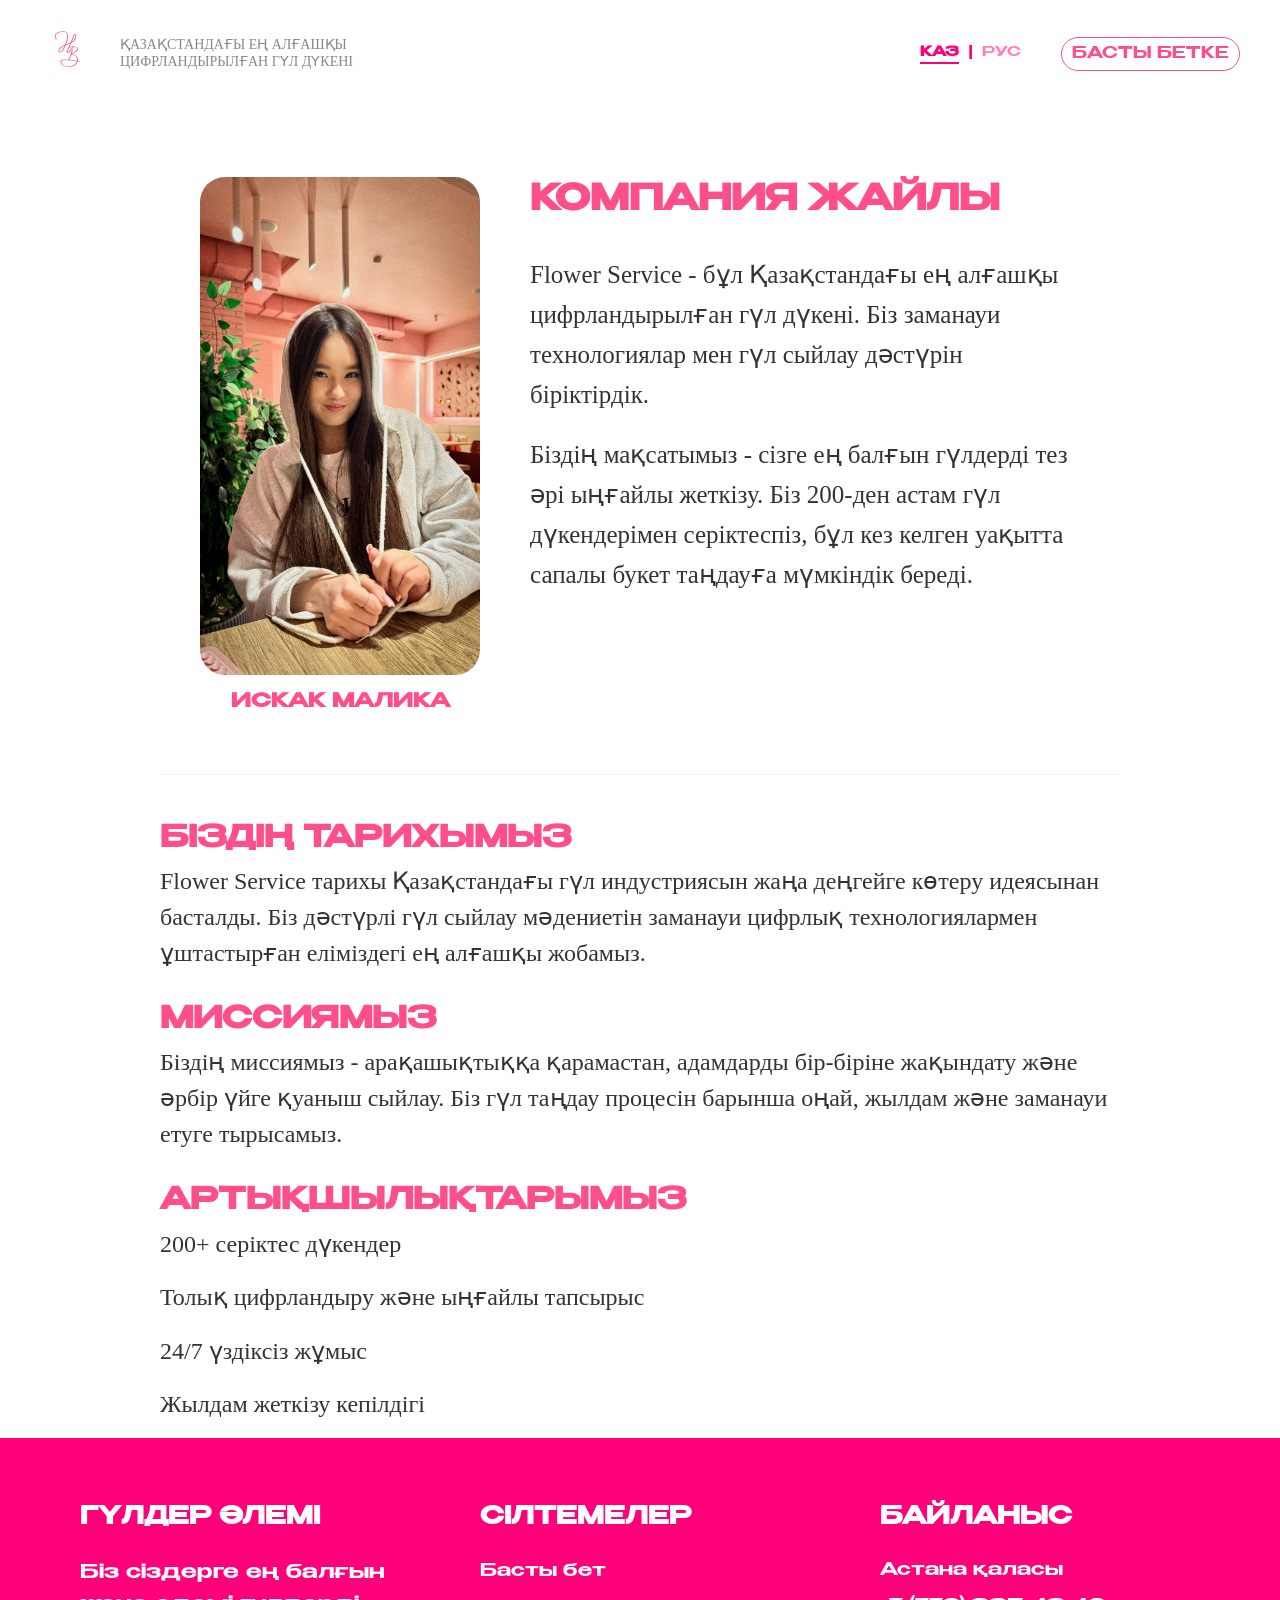
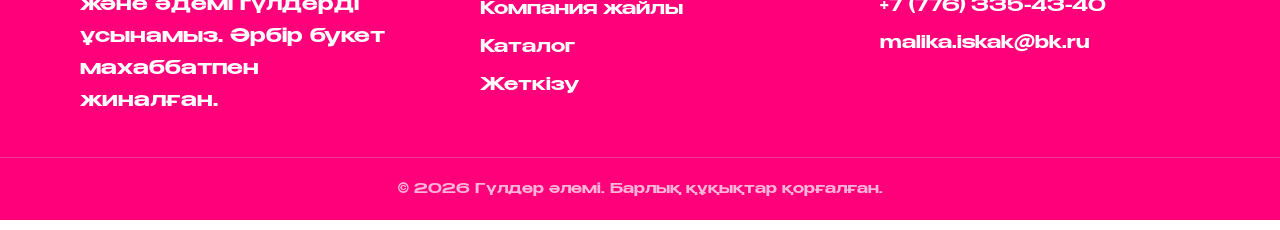
==== about.html @ bf3012ef "Add files via upload" ====
<!DOCTYPE html>
<html lang="kk">
<head>
    <meta charset="UTF-8">
    <meta name="viewport" content="width=device-width, initial-scale=1.0">
    <title>Компания жайлы - Flower Service</title>
    <link rel="stylesheet" href="style.css"> </head>
<body>
<header class="header">
  <div class="header-left">
    <a href="index.html"><img src="images/logo.png" class="logo"></a>
    <div class="slogan">ҚАЗАҚСТАНДАҒЫ ЕҢ АЛҒАШҚЫ ЦИФРЛАНДЫРЫЛҒАН ГҮЛ ДҮКЕНІ</div>
  </div>

  <div class="header-right">
    <div class="lang-switch">
        <a href="about.html" class="lang active" style="text-decoration: none; color: inherit;">КАЗ</a>
        <span>|</span>
        <a href="about_ru.html" class="lang" style="text-decoration: none; color: inherit;">РУС</a>
    </div>
    <a href="index.html" class="nav-btn">БАСТЫ БЕТКЕ</a>
  </div>
</header>
</header>

<section class="about-content" style="padding: 10px 20px; max-width: 1000px; margin: 0 auto; font-family">


   <main class="page-container">
    <div class="about-intro-wrapper">

        <div class="about-image-side">
            <img src="images/WhatsApp Image 2026-02-24 at 19.19.05.jpeg" alt="Flower Service">
            <p class="photo-caption">ИСКАК МАЛИКА</p>
        </div>

        <div class="about-text-side">
            <h1 class="about-main-title">КОМПАНИЯ ЖАЙЛЫ</h1>

            <div class="about-description">
                <p><strong>Flower Service</strong> - бұл Қазақстандағы ең алғашқы цифрландырылған гүл дүкені. Біз заманауи технологиялар мен гүл сыйлау дәстүрін біріктірдік.</p>
                <p>Біздің мақсатымыз - сізге ең балғын гүлдерді тез әрі ыңғайлы жеткізу. Біз 200-ден астам гүл дүкендерімен серіктеспіз, бұл кез келген уақытта сапалы букет таңдауға мүмкіндік береді.</p>
            </div>
        </div>

    </div>

    <div class="about-bottom-content">
        </div>
</main>
    <div style="line-height: 1.6; font-size: 20px; color: #333;">

        <hr style="border: 0; height: 1px; background: #eee; margin: 40px 0;">

        <div class="about-text">
    <h2 class="pink">БІЗДІҢ ТАРИХЫМЫЗ</h2>
    <p>
        Flower Service тарихы Қазақстандағы гүл индустриясын жаңа деңгейге көтеру идеясынан басталды.
        Біз дәстүрлі гүл сыйлау мәдениетін заманауи цифрлық технологиялармен ұштастырған еліміздегі ең алғашқы жобамыз.
    </p>

    <h2 class="pink">МИССИЯМЫЗ</h2>
    <p>
        Біздің миссиямыз - арақашықтыққа қарамастан, адамдарды бір-біріне жақындату және әрбір үйге қуаныш сыйлау.
        Біз гүл таңдау процесін барынша оңай, жылдам және заманауи етуге тырысамыз.
    </p>

    <h2 class="pink">АРТЫҚШЫЛЫҚТАРЫМЫЗ</h2>
    <ul style="list-style: none; padding-left: 0;">
        <li> 200+ серіктес дүкендер</li>
        <li> Толық цифрландыру және ыңғайлы тапсырыс</li>
        <li> 24/7 үздіксіз жұмыс</li>
        <li> Жылдам жеткізу кепілдігі</li>
    </ul>
</div>
<footer class="main-footer">
    <div class="footer-container">
        <div class="footer-section">
            <h3 class="footer-title">ГҮЛДЕР ӘЛЕМІ</h3>
            <p>Біз сіздерге ең балғын және әдемі гүлдерді ұсынамыз. Әрбір букет махаббатпен жиналған.</p>
        </div>

        <div class="footer-section">
            <h3 class="footer-title">Сілтемелер</h3>
            <ul class="footer-links">
                <li><a href="index.html">Басты бет</a></li>
                <li><a href="about.html">Компания жайлы</a></li>
                <li><a href="catalog.html">Каталог</a></li>
                <li><a href="#">Жеткізу</a></li>
            </ul>
        </div>

        <div class="footer-section">
            <h3 class="footer-title">Байланыс</h3>
            <ul class="footer-contact">
                <li>Астана қаласы</li>
                <li>+7 (776) 335-43-40</li>
                <li>malika.iskak@bk.ru</li>
            </ul>
        </div>
    </div>
    <div class="footer-bottom">
        <p>&copy; 2026 Гүлдер әлемі. Барлық құқықтар қорғалған.</p>
    </div>
</footer>
</section>
<script>
document.addEventListener('DOMContentLoaded', function() {
    const btn = document.getElementById('cityBtn');
    const menu = document.getElementById('cityMenu');
    const links = document.querySelectorAll('.city-link');

    if (btn && menu) {
        // Открытие/закрытие
        btn.onclick = function(e) {
            e.stopPropagation(); // Останавливаем всплытие
            menu.classList.toggle('show-cities');
            console.log("Меню переключено");
        };

        // Выбор города
        links.forEach(link => {
            link.onclick = function(e) {
                e.preventDefault();
                btn.textContent = this.textContent;
                menu.classList.remove('show-cities');
                console.log("Город выбран: " + this.textContent);
            };
        });

        // Клик мимо — закрыть
        document.onclick = function(e) {
            if (!btn.contains(e.target) && !menu.contains(e.target)) {
                menu.classList.remove('show-cities');
            }
        };
    } else {
        console.error("Кнопка или меню не найдены в HTML! Проверь ID.");
    }
});
</script>
</body>
</html>
---- style.css ----
@font-face {
    font-family: 'Benzin';
    src: url('fonts/benzin-semibold.otf') format('opentype');
}

* {
    margin: 0;
    padding: 0;
    box-sizing: border-box;
}

body {
    background: white;
    font-family: 'Times New Roman', Times, serif;
    font-weight: normal;
}

.slogan {
    font-size: 15px;
    color: #888;
    max-width: 300px;
    font-weight: normal;
    font-family: 'Times New Roman', Times, serif;
}

.nav-btn,
.main-btn,
.city-btn,
.hero-text h1,
.count,
.pink,
.info-box,
.lang-switch,
.header a,
.about-header h1,
.subtitle-text,
header a button,
h1 {
    font-family: 'Benzin', sans-serif !important;
}

strong,
b,
li,
.about-text strong,
.about-text b {
    font-weight: normal !important;
}

.header {
    display: flex;
    justify-content: space-between;
    align-items: center;
    padding: 20px 40px;
}

.header-left {
    display: flex;
    align-items: center;
    gap: 15px;
}

.logo { height: 120px; }

.header-right {
    display: flex;
    align-items: center;
    gap: 30px;
}

.nav-btn,
.city-btn {
    background: #ffffff;
    border: 1px solid #ff4f8b;
    color: #ff4f8b;
    padding: 5px 10px;
    border-radius: 1000px;
    cursor: pointer;
    transition: 1.0s ease;
    white-space: nowrap;
    text-decoration: none;
    display: inline-block;
}

.nav-btn:hover,
.city-btn:hover { background: #e6e6e6; }


.whatsapp-btn { display: inline-block; }
.whatsapp {
    width: 40px;
    height: 40px;
    object-fit: contain;
    display: block;
}

.hero-wrapper { padding: 0 20px; }
.hero {
    max-width: 1600px;
    min-height: 650px;
    margin: auto;
    background: #ffd6e4;
    border-radius: 60px;
    padding: 60px 80px;
    display: flex;
    align-items: center;
    position: relative;
    overflow: hidden;
    box-shadow: 0 40px 80px rgba(255,79,139,.15);
}

.hero-text h1 {
    font-size: 72px;
    line-height: .95;
    letter-spacing: -1px;
}

.subtitle-text {
    font-size: 16px;
    color: #ff4f8b;
    display: block;
    margin-bottom: 20px;
}

.count, .pink { color: #ff4f8b; }
.black { color: black; }

.hero-text p {
    margin: 25px 0 35px;
    color: #ff4f8b;
    font-weight: 600;
    letter-spacing: 1px;
}

.main-btn {
    background: #ff4f8b;
    color: white;
    border: none;
    padding: 18px 50px;
    border-radius: 40px;
    font-size: 18px;
    cursor: pointer;
}

.hero-image {
    width: 850px;
    position: absolute;
    right: -130px;
    bottom: -130px;
}

.info { display: flex; justify-content: center; margin-top: 25px; }
.info-box {
    display: flex;
    gap: 15px;
    align-items: center;
    color: #ff4f8b;
    background: white;
    border-radius: 20px;
    padding: 20px 35px;
    box-shadow: 0 10px 30px rgba(0,0,0,.08);
}

.city-menu {
    position: absolute;
    top: 40px;
    right: 0;
    background: white;
    border-radius: 15px;
    box-shadow: 0 10px 25px rgba(0,0,0,.1);
    padding: 10px;
    display: none;
    flex-direction: column;
    gap: 10px;
    min-width: 150px;
    z-index: 10;
}
.city-menu.active { display: flex; }

.lang-switch {
    color: #ff4f8b;
    font-size: 14px;
    display: flex;
    gap: 10px;
}
.lang { cursor: pointer; transition: all 0.3s ease; }
.lang.active { font-weight: bold; text-decoration: underline; }

.page-container {
    max-width: 1200px;
    margin: 60px auto;
    padding: 0 40px;
}

.about-text ul li {
    font-weight: normal !important;
}
.about-image-side img {
    width: 100%;
    max-width: 300px;
    border-radius: 20px;
}

.about-intro-wrapper {
    display: flex;
    align-items: flex-start;
    gap: 50px;
    margin-bottom: 50px;
}

.about-image-side {
    flex: 0 0 280px;
}

.about-image-side img {
    width: 100%;
    height: auto;
    border-radius: 25px;
    display: block;
    object-fit: cover;
}

.about-text-side {
    flex: 1;
    display: flex;
    flex-direction: column;
}


.about-main-title {
    font-family: 'Benzin', sans-serif !important;
    color: #ff4f8b;
    font-size: 35px;
    margin-bottom: 30px;
    text-align: left !important;
}


.about-description p {
    font-family: 'Times New Roman', Times, serif !important;
    font-weight: normal !important;
    font-size: 25px;
    line-height: 1.6;
    color: #333;
    margin-bottom: 20px;
    text-align: left;
}

.photo-caption {
    font-family: 'Benzin', sans-serif !important;
    font-weight: bold !important;
    color: #ff4f8b;
    font-size: 20px;
    margin-top: 15px;
    text-align: center;
    line-height: 1.2;
}


.about-image-side {
    display: flex;
    flex-direction: column;
    align-items: center;
    flex: 0 0 280px;
}
.lang-switch a {
    text-decoration: none;
    color: #ff4f8b;
    opacity: 0.5;
    transition: 0.3s;
}

.lang-switch a.active {
    opacity: 1;
    font-weight: bold;
}

.about-text p {
    font-family: 'Times New Roman', Times, serif !important;
    font-size: 24px !important;
    line-height: 1.5;
    margin-bottom: 25px;
    font-weight: normal !important;
}

.about-text ul li {
    font-family: 'Times New Roman', Times, serif !important;
    font-size: 24px !important;
    margin-bottom: 15px;
    font-weight: normal !important;
}

.about-text strong, .about-text b {
    font-size: 24px !important;
    font-weight: bold !important;
}

.about-text ul {
    list-style: none;
    padding: 0;
    margin: 0;
}

.about-text ul li {
    font-family: 'Times New Roman', Times, serif !important;
    font-size: 24px !important;
    line-height: 1.6;
    margin-bottom: 15px;
    font-weight: normal !important;
}

.header {
    display: flex;
    align-items: center;
    padding: 20px 40px;
    background: white;
}

.header-left {
    display: flex;
    align-items: center;
    gap: 20px;
}

.header-right-nav {
    margin-left: auto;
    display: flex;
    align-items: center;
    gap: 20px;
}

.city-container {
    position: relative;
}

.city-dropdown {
    display: none;
    position: absolute;
    top: 110%;
    left: 0;
    background: white;
    border: 1px solid #ff4f8b;
    border-radius: 15px;
    box-shadow: 0 5px 15px rgba(0,0,0,0.1);
    z-index: 1000;
    min-width: 120px;
}

.city-dropdown a {
    display: block;
    padding: 10px 15px;
    color: #ff4f8b;
    text-decoration: none;
    font-family: 'Benzin', sans-serif;
    font-size: 14px;
}

.city-dropdown a:hover {
    background: #fff0f5;
}

.show-cities {
    display: block !important;
}
}

.nav-btn {
    font-family: 'Benzin', sans-serif !important;
    color: #ff4f8b;
    text-decoration: none;
    border: 1px solid #ff4f8b;
    padding: 8px 20px;
    border-radius: 50px;
    font-size: 14px;
    transition: 0.3s;
}

.nav-btn:hover {
    background: #ff4f8b;
    color: white;
}

.city-container {
    position: relative;
    display: inline-block;
}

.city-dropdown {
    display: none;
    position: absolute;
    top: 100%;
    left: 0;
    background-color: white;
    box-shadow: 0px 8px 16px rgba(0,0,0,0.1);
    border-radius: 15px;
    z-index: 100;
    min-width: 120px;
    margin-top: 10px;
    overflow: hidden;
}

.city-dropdown {
    display: none;
    position: absolute;
    background: white;
    border: 1px solid #ff4f8b;
    border-radius: 15px;
    z-index: 1000;
}

.show-cities {
    display: block !important;
}

.city-dropdown a:hover {
    background-color: #f1f1f1;
}

.whatsapp-link {
    text-decoration: none !important;
    display: flex;
    align-items: center;
}

.whatsapp-icon-img {
    width: 30px;
    height: 30px;
    display: block;
    object-fit: contain;
}

.main-footer {
    background-color: #ff007f;
    padding: 80px 0 40px 0;
    font-family: 'Benzin', 'Russo One', sans-serif;
    color: #ffd1dc;
}

.footer-container {
    max-width: 1200px;
    margin: 0 auto;
    display: flex;
    justify-content: space-between;
    align-items: flex-start;
    padding: 0 40px;
}

.footer-section {
    flex: 1;
    margin: 0 20px;
}


.footer-title {
    color: #ffffff;
    font-size: 1.8rem;
    text-transform: uppercase;
    margin-bottom: 35px;
    text-shadow: none;
    font-weight: bold;
    display: block;
}


.footer-links, .footer-contact {
    list-style: none;
    padding: 0;
    margin: 0;
}

.footer-links li, .footer-contact li {
    margin-bottom: 20px;
    font-size: 1.1rem;
}


.footer-links a {
    color: #ffd1dc;
    text-decoration: none;
    transition: 0.3s ease;
}

.footer-links a:hover {
    color: #ffffff;
    text-shadow: 0 0 10px #ffffff;
}

.footer-contact li {
    line-height: 1.5;
}


.footer-bottom {
    text-align: center;
    margin-top: 80px;
    padding-top: 30px;
    border-top: 1px solid rgba(255, 255, 255, 0.2);
    font-size: 0.9rem;
    color: rgba(255, 255, 255, 0.7);
}
:root {
    --pink: #FF007A;
    --light-pink: #FFD1E8;
}

.products-grid {
    display: grid;
    grid-template-columns: repeat(3, 1fr);
    gap: 20px;
    flex-grow: 1;
    margin-right: 60px; /* место для боковой плашки */
}

/* Стили карточки-ссылки */
.product-card {
    text-decoration: none; /* Убираем подчеркивание */
    color: inherit;
    transition: transform 0.2s;
    display: block;
}

.product-card:hover {
    transform: translateY(-5px); /* Эффект при наведении */
}

.product-card img {
    width: 100%;
    border-radius: 10px;
    aspect-ratio: 1 / 1;
    object-fit: cover;
}

.product-name {
    font-weight: bold;
    margin-top: 10px;
    text-align: center;
}

.product-price {
    color: #666;
    text-align: center;
    font-size: 0.9em;
}

/* Боковая вертикальная надпись */
.side-banner {
    position: absolute;
    right: 0;
    top: 0;
    background-color: var(--pink);
    color: white;
    width: 50px;
    height: 100%;
    border-radius: 25px 0 0 25px;
    display: flex;
    align-items: center;
    justify-content: center;
}

.side-banner span {
    writing-mode: vertical-rl;
    transform: rotate(180deg);
    font-weight: bold;
    white-space: nowrap;
}

.city-badge {
    border: 1px solid var(--pink);
    padding: 5px 10px;
    border-radius: 15px;
    background: white;
    font-weight: bold;
}

/* Контейнер для правильного позиционирования боковой панели */
.content-wrapper {
    display: flex;
    position: relative;
    padding-right: 70px; /* отступ для розовой полоски */
    align-items: flex-start;
}

/* Стили заголовка как на референсе */
.catalog-header h1 {
    background-color: var(--light-pink);
    color: var(--pink);
    display: inline-block;
    padding: 10px 60px;
    border-radius: 40px;
    font-size: 24px;
    margin: 20px 0 40px 0;
    width: 100%;
    text-align: center;
}

/* Ограничение размеров изображений */
.img-wrapper img {
    width: 100%;
    height: 300px; /* фиксированная высота для ровной сетки */
    object-fit: cover;
    border-radius: 15px;
}

.sidebar {
    min-width: 200px;
    margin-right: 30px;
}

/* Стили карточки товара */
.product-card {
    text-decoration: none;
    color: inherit;
    text-align: center;
    display: block;
    /* Добавляем плавность перехода */
    transition: transform 0.3s ease, box-shadow 0.3s ease;
}

/* Эффект при наведении */
.product-card:hover {
    /* Карточка приподнимается на 10 пикселей */
    transform: translateY(-10px);
}

.product-card img {
    width: 100%;
    aspect-ratio: 1/1;
    object-fit: cover;
    border-radius: 15px;
    background: #f5f5f5;
    /* Добавляем легкую тень при наведении на само фото */
    transition: box-shadow 0.3s ease;
}

.product-card:hover img {
    box-shadow: 0 10px 20px rgba(255, 0, 122, 0.2); /* Розоватая тень */
}

/* Выравнивание левой части (Лого + Слоган) */
.header-left {
    display: flex;
    align-items: center;
    gap: 20px; /* Расстояние между лого и текстом */
}

.logo {
    height: 60px; /* Настройте под ваш размер */
    width: auto;
}

.slogan {
    font-size: 14px;
    color: #888;
    max-width: 280px;
    line-height: 1.2;
    font-family: 'Times New Roman', Times, serif;
    text-transform: uppercase;
}

/* Выравнивание правой части (Навигация) */
.header-right-nav {
    display: flex;
    align-items: center;
    gap: 15px;
}

/* Стили для переключателя КАЗ / РУС */
.lang-switch {
    font-family: 'Benzin', sans-serif;
    font-size: 14px;
    color: var(--pink);
    margin-right: 10px;
}

.lang {
    text-decoration: none;
    color: var(--pink);
    opacity: 0.5;
    transition: 0.3s;
}

.lang.active {
    opacity: 1;
    font-weight: bold;
    border-bottom: 2px solid var(--pink);
}

.whatsapp-icon-img {
    width: 30px;
    height: 30px;
    display: block;
}

/* Растягиваем футер на всю ширину */
.main-footer {
    background-color: #ff007a; /* Ваш ярко-розовый цвет */
    width: 100vw;
    position: relative;
    left: 50%;
    right: 50%;
    margin-left: -50vw;
    margin-right: -50vw;
    padding: 60px 0 20px 0;
    color: white;
}

/* Контент внутри футера центрируем */
.footer-container {
    max-width: 1200px;
    margin: 0 auto;
    display: flex;
    justify-content: space-around;
    padding: 0 20px;
    gap: 40px;
}

.footer-section {
    flex: 1;
}

.footer-title {
    font-size: 24px;
    font-weight: bold;
    margin-bottom: 20px;
    text-transform: uppercase;
}

.footer-links, .footer-contact {
    list-style: none;
    padding: 0;
}

.footer-links li, .footer-contact li {
    margin-bottom: 10px;
}

.footer-links a {
    color: white;
    text-decoration: none;
    transition: opacity 0.3s;
}

.footer-links a:hover {
    opacity: 0.8;
}

.footer-bottom {
    text-align: center;
    margin-top: 40px;
    padding-top: 20px;
    border-top: 1px solid rgba(255, 255, 255, 0.2);
    font-size: 14px;
}

/* Стили для раздела отзывов */
.reviews-section {
    padding: 60px 40px;
    background-color: #fff;
    text-align: center;
}

.reviews-title {
    font-family: 'Benzin', sans-serif;
    color: #FF007A;
    font-size: 32px;
    margin-bottom: 40px;
    text-transform: uppercase;
}

.reviews-container {
    display: flex;
    justify-content: center;
    gap: 25px;
    flex-wrap: wrap; /* Чтобы на мобилках карточки вставали друг под друга */
}

.review-card {
    width: 350px;
    background-color: #FFE5F0; /* Светло-розовый фон карточки */
    border-radius: 30px;
    overflow: hidden;
    display: flex;
    flex-direction: column;
    box-shadow: 0 4px 15px rgba(0,0,0,0.05);
}

.review-header {
    background-color: #FF007A; /* Ярко-розовая шапка */
    padding: 15px 25px;
    display: flex;
    justify-content: space-between;
    align-items: center;
    color: white;
    font-family: 'Benzin', sans-serif;
    font-size: 14px;
}

.stars {
    color: #FFD700; /* Золотой цвет для звезд */
    font-size: 16px;
}

.review-body {
    padding: 25px;
    font-family: 'Times New Roman', serif;
    font-size: 16px;
    line-height: 1.5;
    color: #333;
    text-align: left;
}

/* Адаптация для мобильных устройств */
@media (max-width: 768px) {
    .review-card {
        width: 100%;
    }
}

.reviews-section {
    margin-top: 80px; /* Баннер мен пікірлер арасындағы қашықтық */
    padding: 60px 40px;
    background-color: #fff;
    text-align: center;
}

.reviews-title {
    font-family: 'Benzin', sans-serif;
    color: #FF007A;
    font-size: 32px;
    margin-bottom: 40px;
    text-transform: uppercase;
}

.reviews-container {
    display: flex;
    justify-content: center;
    gap: 25px;
    flex-wrap: wrap;
}

.review-card {
    width: 350px;
    background-color: #FFE5F0;
    border-radius: 30px;
    overflow: hidden;
    display: flex;
    flex-direction: column;
    box-shadow: 0 4px 15px rgba(0,0,0,0.05);
}

.review-header {
    background-color: #FF007A;
    padding: 15px 25px;
    display: flex;
    justify-content: space-between;
    align-items: center;
    color: white;
    font-family: 'Benzin', sans-serif;
    font-size: 14px;
}

.stars {
    color: #FFD700;
    font-size: 16px;
}

.review-body {
    padding: 25px;
    font-family: 'Times New Roman', serif;
    font-size: 16px;
    line-height: 1.5;
    color: #333;
    text-align: left;
}
.filter-title {
    font-family: 'Benzin', sans-serif;
    font-size: 18px;
    color: #000;
    margin-top: 25px;
    margin-bottom: 15px;
    text-transform: uppercase;
}

.filter-group {
    margin-bottom: 20px;
}ф

/* Стили для чекбокса, чтобы он был розовым как на макете */
.checkbox-container input:checked ~ .checkmark {
    background-color: #FF007A;
    border-color: #FF007A;
}
.product-card img {
            width: 100%;
            aspect-ratio: 1/1;
            object-fit: cover;
            border-radius: 15px;
            background: #f5f5f5; /* Серый фон, если картинка не прогрузилась */
            transition: 0.3s;
            display: block;
        }
        /* Адаптация под мобильные телефоны */
@media screen and (max-width: 480px) {
    /* 1. Делаем так, чтобы текст не вылезал за края */
    body {
        padding: 10px;
        font-size: 16px;
    }

    /* 2. Если у тебя есть блоки в ряд (например, карточки товаров),
       делаем их друг под другом */
    .hero, .info-box, .footer-container {
        flex-direction: column !important;
        text-align: center;
    }

    /* 3. Картинки букетов делаем на всю ширину экрана */
    .hero-image, .bouquet-card img {
        width: 100% !important;
        max-width: 300px;
        margin: 0 auto;
    }

    /* 4. Кнопки делаем крупнее, чтобы по ним было удобно попадать пальцем */
    .btn-order {
        width: 100%;
        padding: 20px;
    }
}
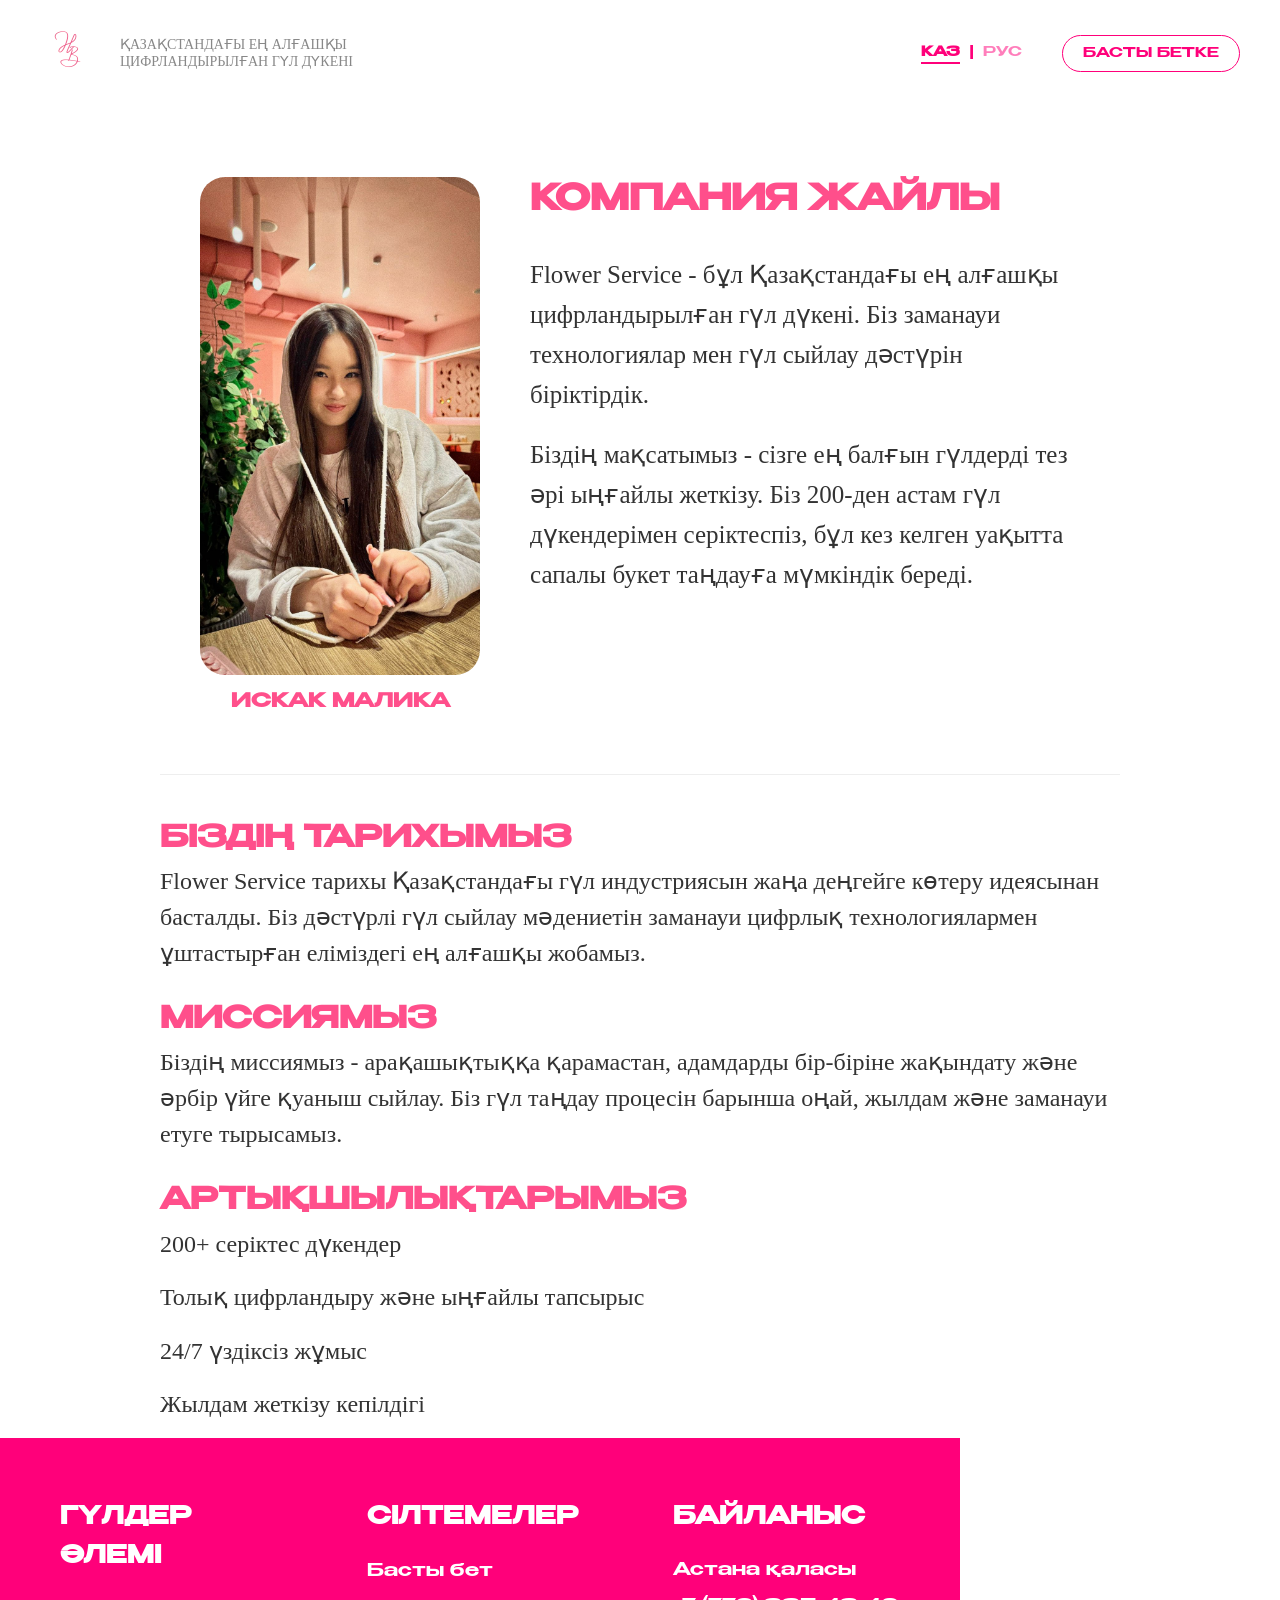
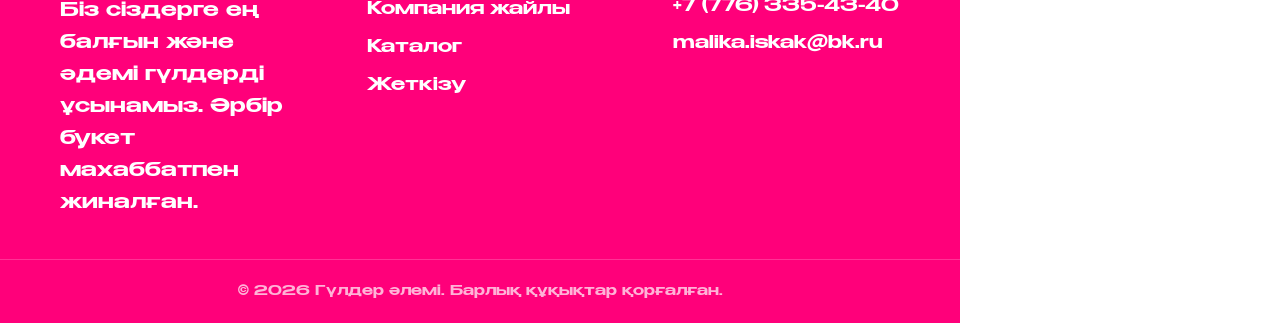
==== commit cc52a7c2: "Update about.html" ====
--- a/about.html
+++ b/about.html
@@ -141,3 +141,4 @@
 </script>
 </body>
 </html>
+<link rel="stylesheet" href="mobile.css">
--- a/mobile.css
+++ b/mobile.css
@@ -0,0 +1,288 @@
+@font-face {
+    font-family: 'Benzin';
+    src: url('fonts/benzin-semibold.otf') format('opentype');
+}
+
+* {
+    margin: 0;
+    padding: 0;
+    box-sizing: border-box;
+}
+
+:root {
+    --pink: #FF007A;
+    --light-pink: #FFD1E8;
+}
+
+body {
+    background: white;
+    font-family: 'Times New Roman', Times, serif;
+    font-weight: normal;
+    overflow-x: hidden; /* Защита от горизонтальной прокрутки */
+}
+
+/* --- HEADER --- */
+.header {
+    display: flex;
+    justify-content: space-between;
+    align-items: center;
+    padding: 20px 40px;
+    background: white;
+}
+
+.header-left {
+    display: flex;
+    align-items: center;
+    gap: 20px;
+}
+
+.logo {
+    height: 60px;
+    width: auto;
+}
+
+.slogan {
+    font-size: 14px;
+    color: #888;
+    max-width: 280px;
+    line-height: 1.2;
+    font-family: 'Times New Roman', Times, serif;
+    text-transform: uppercase;
+}
+
+.header-right-nav {
+    margin-left: auto;
+    display: flex;
+    align-items: center;
+    gap: 15px;
+}
+
+/* --- TYPOGRAPHY & BUTTONS --- */
+.nav-btn, .main-btn, .city-btn, .hero-text h1, .count, .pink, .info-box, .lang-switch,
+.header a, .about-header h1, .subtitle-text, header a button, h1, .footer-title, .reviews-title {
+    font-family: 'Benzin', sans-serif !important;
+}
+
+.nav-btn, .city-btn {
+    background: #ffffff;
+    border: 1px solid var(--pink);
+    color: var(--pink);
+    padding: 8px 20px;
+    border-radius: 1000px;
+    cursor: pointer;
+    transition: 0.3s ease;
+    white-space: nowrap;
+    text-decoration: none;
+    font-size: 14px;
+}
+
+.nav-btn:hover, .city-btn:hover {
+    background: var(--pink);
+    color: white;
+}
+
+/* --- HERO SECTION --- */
+.hero-wrapper { padding: 0 20px; }
+.hero {
+    max-width: 1600px;
+    min-height: 650px;
+    margin: auto;
+    background: #ffd6e4;
+    border-radius: 60px;
+    padding: 60px 80px;
+    display: flex;
+    align-items: center;
+    position: relative;
+    overflow: hidden;
+    box-shadow: 0 40px 80px rgba(255,79,139,.15);
+}
+
+.hero-text {
+    position: relative;
+    z-index: 2;
+    max-width: 700px;
+}
+
+.hero-text h1 {
+    font-size: 72px;
+    line-height: .95;
+    letter-spacing: -1px;
+}
+
+.hero-image {
+    width: 850px;
+    position: absolute;
+    right: -130px;
+    bottom: -130px;
+    z-index: 1;
+}
+
+.main-btn {
+    background: var(--pink);
+    color: white;
+    border: none;
+    padding: 18px 50px;
+    border-radius: 40px;
+    font-size: 18px;
+    cursor: pointer;
+    transition: 0.3s;
+}
+
+/* --- CATALOG & GRID --- */
+.catalog-header h1 {
+    background-color: var(--light-pink);
+    color: var(--pink);
+    display: block;
+    padding: 12px 60px;
+    border-radius: 40px;
+    font-size: 24px;
+    margin: 20px auto 40px;
+    width: 90%;
+    text-align: center;
+}
+
+.layout {
+    display: flex;
+    padding: 0 5%;
+    gap: 20px;
+    position: relative;
+}
+
+.sidebar {
+    width: 220px;
+    flex-shrink: 0;
+}
+
+.products-grid {
+    display: grid;
+    grid-template-columns: repeat(3, 1fr);
+    gap: 30px;
+    flex-grow: 1;
+}
+
+.product-card {
+    text-decoration: none;
+    color: inherit;
+    text-align: center;
+    transition: transform 0.3s ease;
+}
+
+.product-card:hover { transform: translateY(-10px); }
+
+.product-card img {
+    width: 100%;
+    aspect-ratio: 1/1;
+    object-fit: cover;
+    border-radius: 15px;
+    background: #f5f5f5;
+}
+
+/* --- REVIEWS --- */
+.reviews-section {
+    padding: 60px 40px;
+    text-align: center;
+}
+
+.review-card {
+    width: 350px;
+    background-color: #FFE5F0;
+    border-radius: 30px;
+    overflow: hidden;
+    box-shadow: 0 4px 15px rgba(0,0,0,0.05);
+}
+
+.review-header {
+    background-color: var(--pink);
+    padding: 15px 25px;
+    display: flex;
+    justify-content: space-between;
+    color: white;
+}
+
+/* --- FOOTER --- */
+.main-footer {
+    background-color: var(--pink);
+    width: 100%;
+    padding: 60px 0 20px;
+    color: white;
+}
+
+.footer-container {
+    max-width: 1200px;
+    margin: 0 auto;
+    display: flex;
+    justify-content: space-around;
+    padding: 0 40px;
+}
+
+/* --- ADAPTIVE (MOBILE) --- */
+@media screen and (max-width: 1024px) {
+    .hero-text h1 { font-size: 48px; }
+    .hero-image { width: 600px; right: -50px; }
+    .products-grid { grid-template-columns: repeat(2, 1fr); }
+}
+
+@media screen and (max-width: 768px) {
+    .header { padding: 15px 20px; }
+    .slogan { display: none; } /* Скрываем слоган для экономии места */
+
+    .layout { flex-direction: column; }
+    .sidebar { width: 100%; margin-bottom: 30px; }
+
+    .hero {
+        padding: 40px 20px;
+        min-height: 450px;
+        border-radius: 30px;
+        flex-direction: column;
+        justify-content: flex-start;
+    }
+
+    .hero-text h1 { font-size: 36px; text-align: center; }
+    .hero-text p { text-align: center; }
+    .hero-image {
+        position: relative;
+        width: 100%;
+        max-width: 400px;
+        right: 0;
+        bottom: 0;
+        margin-top: 20px;
+    }
+
+    .footer-container {
+        flex-direction: column;
+        gap: 30px;
+        text-align: center;
+    }
+}
+
+@media screen and (max-width: 480px) {
+    .header {
+        flex-direction: column;
+        gap: 15px;
+    }
+
+    .header-right-nav {
+        width: 100%;
+        justify-content: center;
+        flex-wrap: wrap;
+    }
+
+    .products-grid {
+        grid-template-columns: 1fr; /* Одна колонка на узких экранах */
+        padding: 0 10px;
+    }
+
+    .catalog-header h1 {
+        font-size: 18px;
+        padding: 10px 20px;
+    }
+
+    .main-btn {
+        width: 100%;
+        padding: 15px 20px;
+    }
+
+    .review-card {
+        width: 100%;
+    }
+}
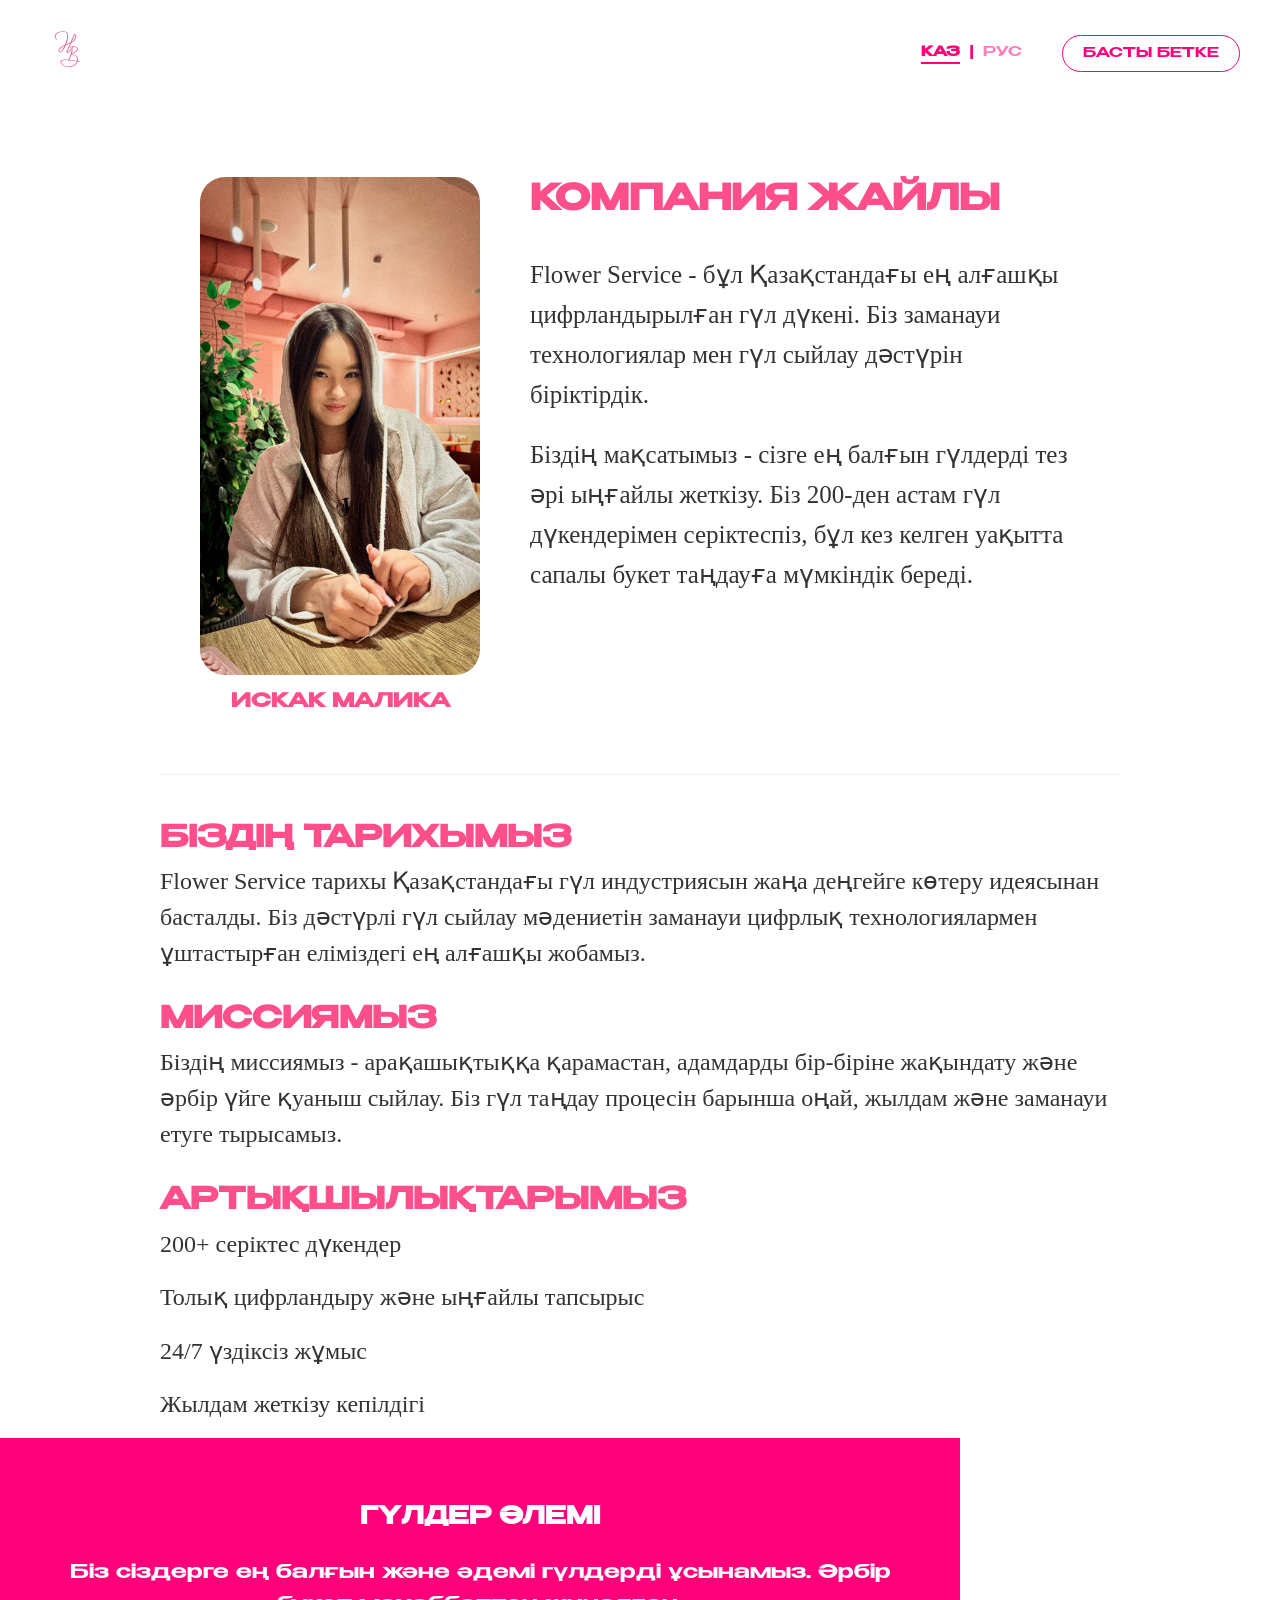
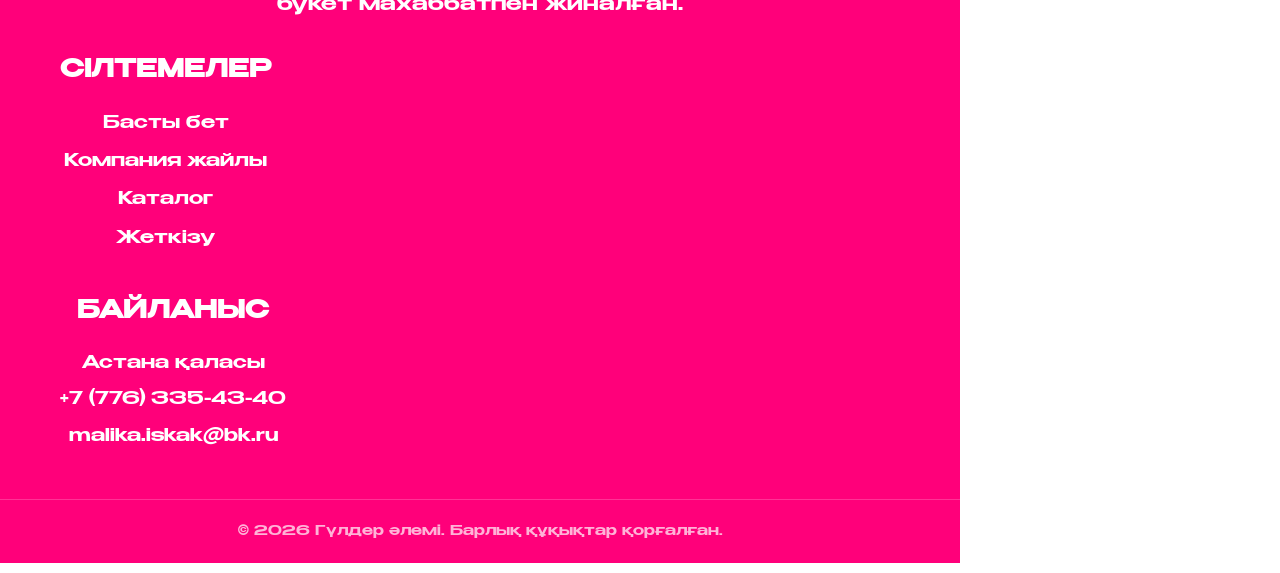
==== commit 0dc42a39: "Update about.html" ====
--- a/about.html
+++ b/about.html
@@ -2,9 +2,10 @@
 <html lang="kk">
 <head>
     <meta charset="UTF-8">
-    <meta name="viewport" content="width=device-width, initial-scale=1.0">
     <title>Компания жайлы - Flower Service</title>
-    <link rel="stylesheet" href="style.css"> </head>
+    <link rel="stylesheet" href="style.css">
+<link rel="stylesheet" href="mobile.css"
+media="screen and (max-width: 768px)"> 
 <body>
 <header class="header">
   <div class="header-left">
--- a/mobile.css
+++ b/mobile.css
@@ -18,7 +18,7 @@
     background: white;
     font-family: 'Times New Roman', Times, serif;
     font-weight: normal;
-    overflow-x: hidden; /* Защита от горизонтальной прокрутки */
+    overflow-x: hidden;
 }
 
 /* --- HEADER --- */
@@ -223,29 +223,82 @@
 }
 
 @media screen and (max-width: 768px) {
-    .header { padding: 15px 20px; }
-    .slogan { display: none; } /* Скрываем слоган для экономии места */
+    /* Фикс заголовка и букета */
+    .hero {
+        display: flex !important;
+        flex-direction: column !important; /* Текст сверху, букет снизу */
+        padding: 40px 20px !important;
+        height: auto !important;
+        min-height: 100px !important;
+    }
+
+    .hero-text {
+        max-width: 100% !important;
+        text-align: center !important;
+    }
+
+    .hero-text h1 {
+        font-size: 28px !important;
+        line-height: 1.2 !important;
+    }
+
+    .hero-image {
+        position: static !important; /* Убирает наложение */
+        width: 100% !important;
+        max-width: 300px !important;
+        margin: 20px auto 0 !important;
+        display: block !important;
+    }
+
+    /* Фикс шапки */
+    .header {
+        flex-direction: column !important;
+        align-items: center !important;
+        padding: 15px !important;
+    }
+
+    .header-right-nav {
+        margin-top: 15px !important;
+        justify-content: center !important;
+        width: 100% !important;
+        flex-wrap: wrap !important;
+    }
+}
+
+    .slogan { display: none; }
 
     .layout { flex-direction: column; }
     .sidebar { width: 100%; margin-bottom: 30px; }
 
     .hero {
         padding: 40px 20px;
-        min-height: 450px;
+        min-height: auto;
         border-radius: 30px;
         flex-direction: column;
-        justify-content: flex-start;
-    }
-
-    .hero-text h1 { font-size: 36px; text-align: center; }
-    .hero-text p { text-align: center; }
+        justify-content: center;
+        text-align: center;
+    }
+
+    .hero-text {
+        max-width: 100%;
+        margin-bottom: 20px;
+    }
+
+    .hero-text h1 {
+        font-size: 32px;
+        line-height: 1.1;
+    }
+
+    .hero-text p { margin-bottom: 20px; }
+
     .hero-image {
         position: relative;
         width: 100%;
-        max-width: 400px;
+        max-width: 320px;
         right: 0;
         bottom: 0;
-        margin-top: 20px;
+        margin: 20px auto 0;
+        display: block;
     }
 
     .footer-container {
@@ -256,33 +309,25 @@
 }
 
 @media screen and (max-width: 480px) {
-    .header {
-        flex-direction: column;
-        gap: 15px;
-    }
-
-    .header-right-nav {
-        width: 100%;
-        justify-content: center;
-        flex-wrap: wrap;
+    .nav-btn, .city-btn {
+        padding: 6px 12px;
+        font-size: 12px;
     }
 
     .products-grid {
-        grid-template-columns: 1fr; /* Одна колонка на узких экранах */
+        grid-template-columns: 1fr;
         padding: 0 10px;
     }
 
     .catalog-header h1 {
         font-size: 18px;
         padding: 10px 20px;
+        width: 95%;
     }
 
     .main-btn {
         width: 100%;
         padding: 15px 20px;
-    }
-
-    .review-card {
-        width: 100%;
-    }
-}+        font-size: 16px;
+    }
+}
--- a/mobile.css
+++ b/mobile.css
@@ -18,7 +18,7 @@
     background: white;
     font-family: 'Times New Roman', Times, serif;
     font-weight: normal;
-    overflow-x: hidden; /* Защита от горизонтальной прокрутки */
+    overflow-x: hidden;
 }
 
 /* --- HEADER --- */
@@ -223,29 +223,82 @@
 }
 
 @media screen and (max-width: 768px) {
-    .header { padding: 15px 20px; }
-    .slogan { display: none; } /* Скрываем слоган для экономии места */
+    /* Фикс заголовка и букета */
+    .hero {
+        display: flex !important;
+        flex-direction: column !important; /* Текст сверху, букет снизу */
+        padding: 40px 20px !important;
+        height: auto !important;
+        min-height: 100px !important;
+    }
+
+    .hero-text {
+        max-width: 100% !important;
+        text-align: center !important;
+    }
+
+    .hero-text h1 {
+        font-size: 28px !important;
+        line-height: 1.2 !important;
+    }
+
+    .hero-image {
+        position: static !important; /* Убирает наложение */
+        width: 100% !important;
+        max-width: 300px !important;
+        margin: 20px auto 0 !important;
+        display: block !important;
+    }
+
+    /* Фикс шапки */
+    .header {
+        flex-direction: column !important;
+        align-items: center !important;
+        padding: 15px !important;
+    }
+
+    .header-right-nav {
+        margin-top: 15px !important;
+        justify-content: center !important;
+        width: 100% !important;
+        flex-wrap: wrap !important;
+    }
+}
+
+    .slogan { display: none; }
 
     .layout { flex-direction: column; }
     .sidebar { width: 100%; margin-bottom: 30px; }
 
     .hero {
         padding: 40px 20px;
-        min-height: 450px;
+        min-height: auto;
         border-radius: 30px;
         flex-direction: column;
-        justify-content: flex-start;
-    }
-
-    .hero-text h1 { font-size: 36px; text-align: center; }
-    .hero-text p { text-align: center; }
+        justify-content: center;
+        text-align: center;
+    }
+
+    .hero-text {
+        max-width: 100%;
+        margin-bottom: 20px;
+    }
+
+    .hero-text h1 {
+        font-size: 32px;
+        line-height: 1.1;
+    }
+
+    .hero-text p { margin-bottom: 20px; }
+
     .hero-image {
         position: relative;
         width: 100%;
-        max-width: 400px;
+        max-width: 320px;
         right: 0;
         bottom: 0;
-        margin-top: 20px;
+        margin: 20px auto 0;
+        display: block;
     }
 
     .footer-container {
@@ -256,33 +309,25 @@
 }
 
 @media screen and (max-width: 480px) {
-    .header {
-        flex-direction: column;
-        gap: 15px;
-    }
-
-    .header-right-nav {
-        width: 100%;
-        justify-content: center;
-        flex-wrap: wrap;
+    .nav-btn, .city-btn {
+        padding: 6px 12px;
+        font-size: 12px;
     }
 
     .products-grid {
-        grid-template-columns: 1fr; /* Одна колонка на узких экранах */
+        grid-template-columns: 1fr;
         padding: 0 10px;
     }
 
     .catalog-header h1 {
         font-size: 18px;
         padding: 10px 20px;
+        width: 95%;
     }
 
     .main-btn {
         width: 100%;
         padding: 15px 20px;
-    }
-
-    .review-card {
-        width: 100%;
-    }
-}+        font-size: 16px;
+    }
+}
